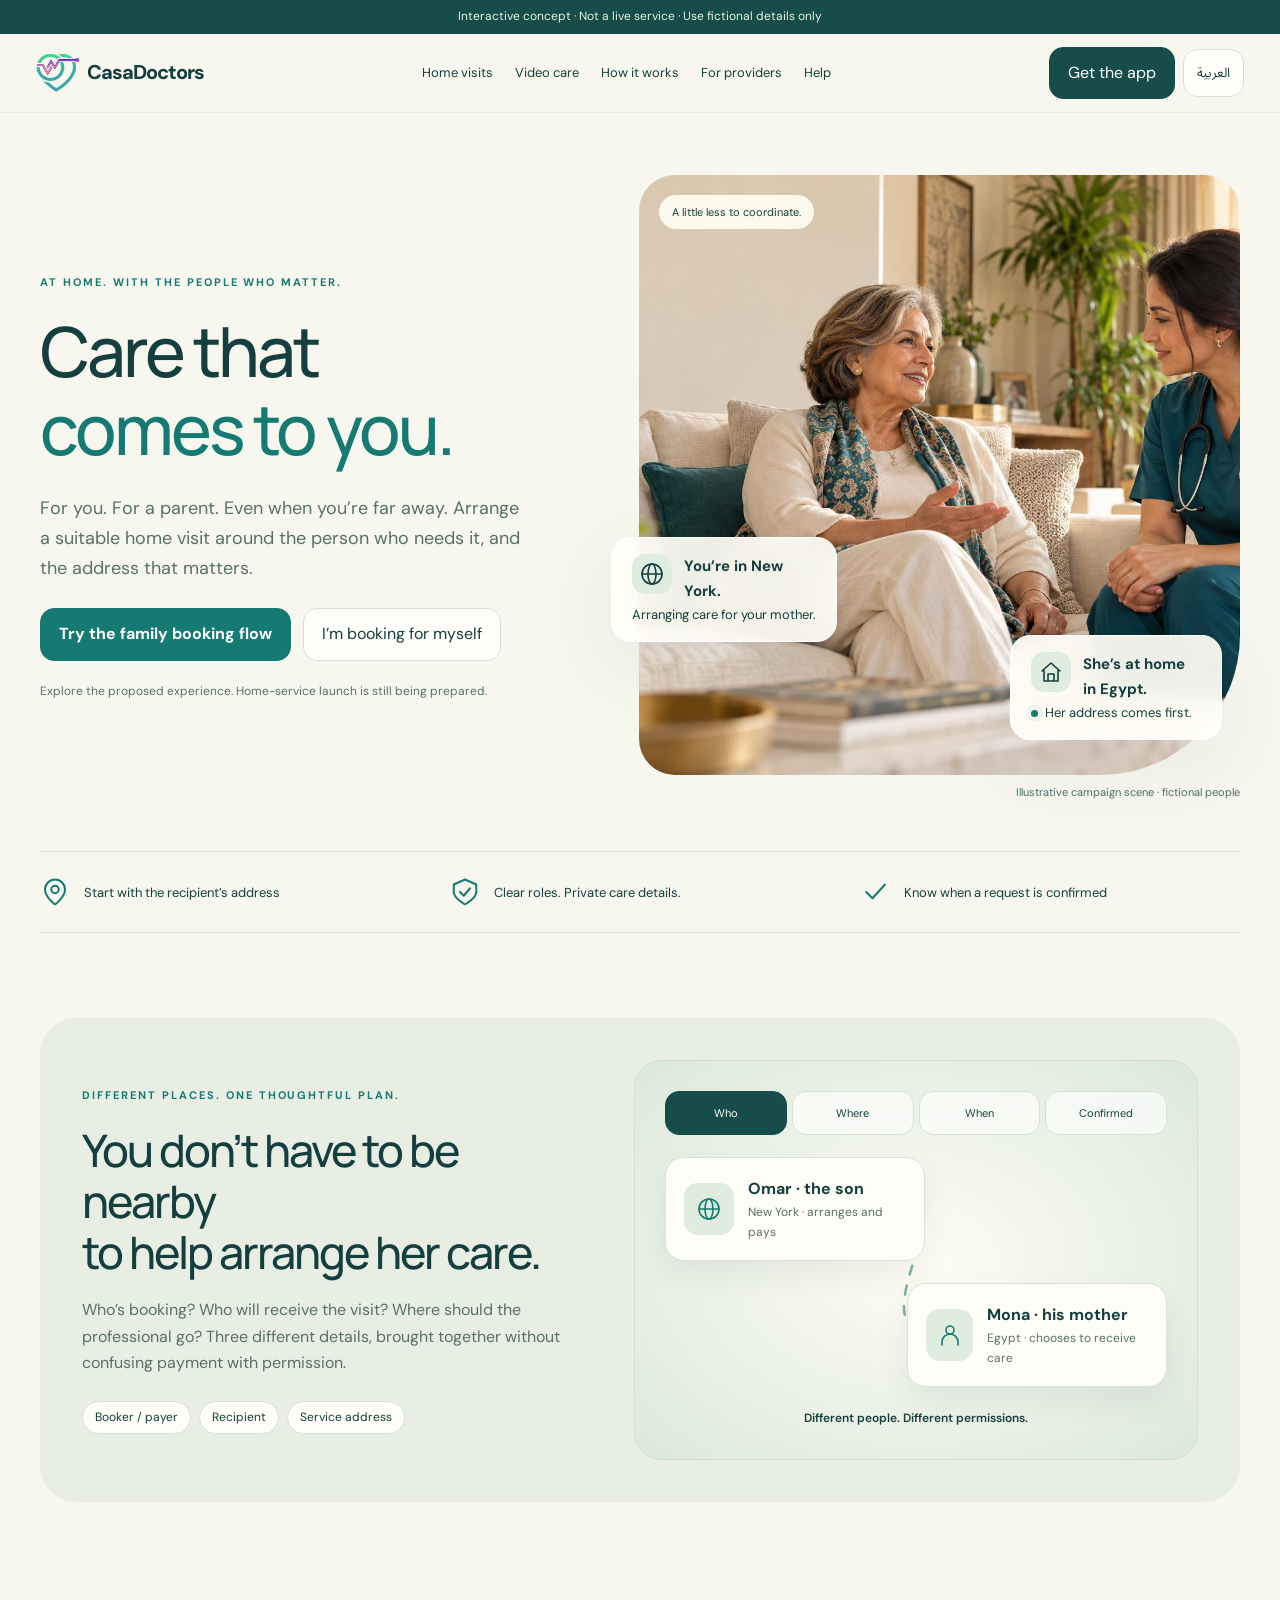
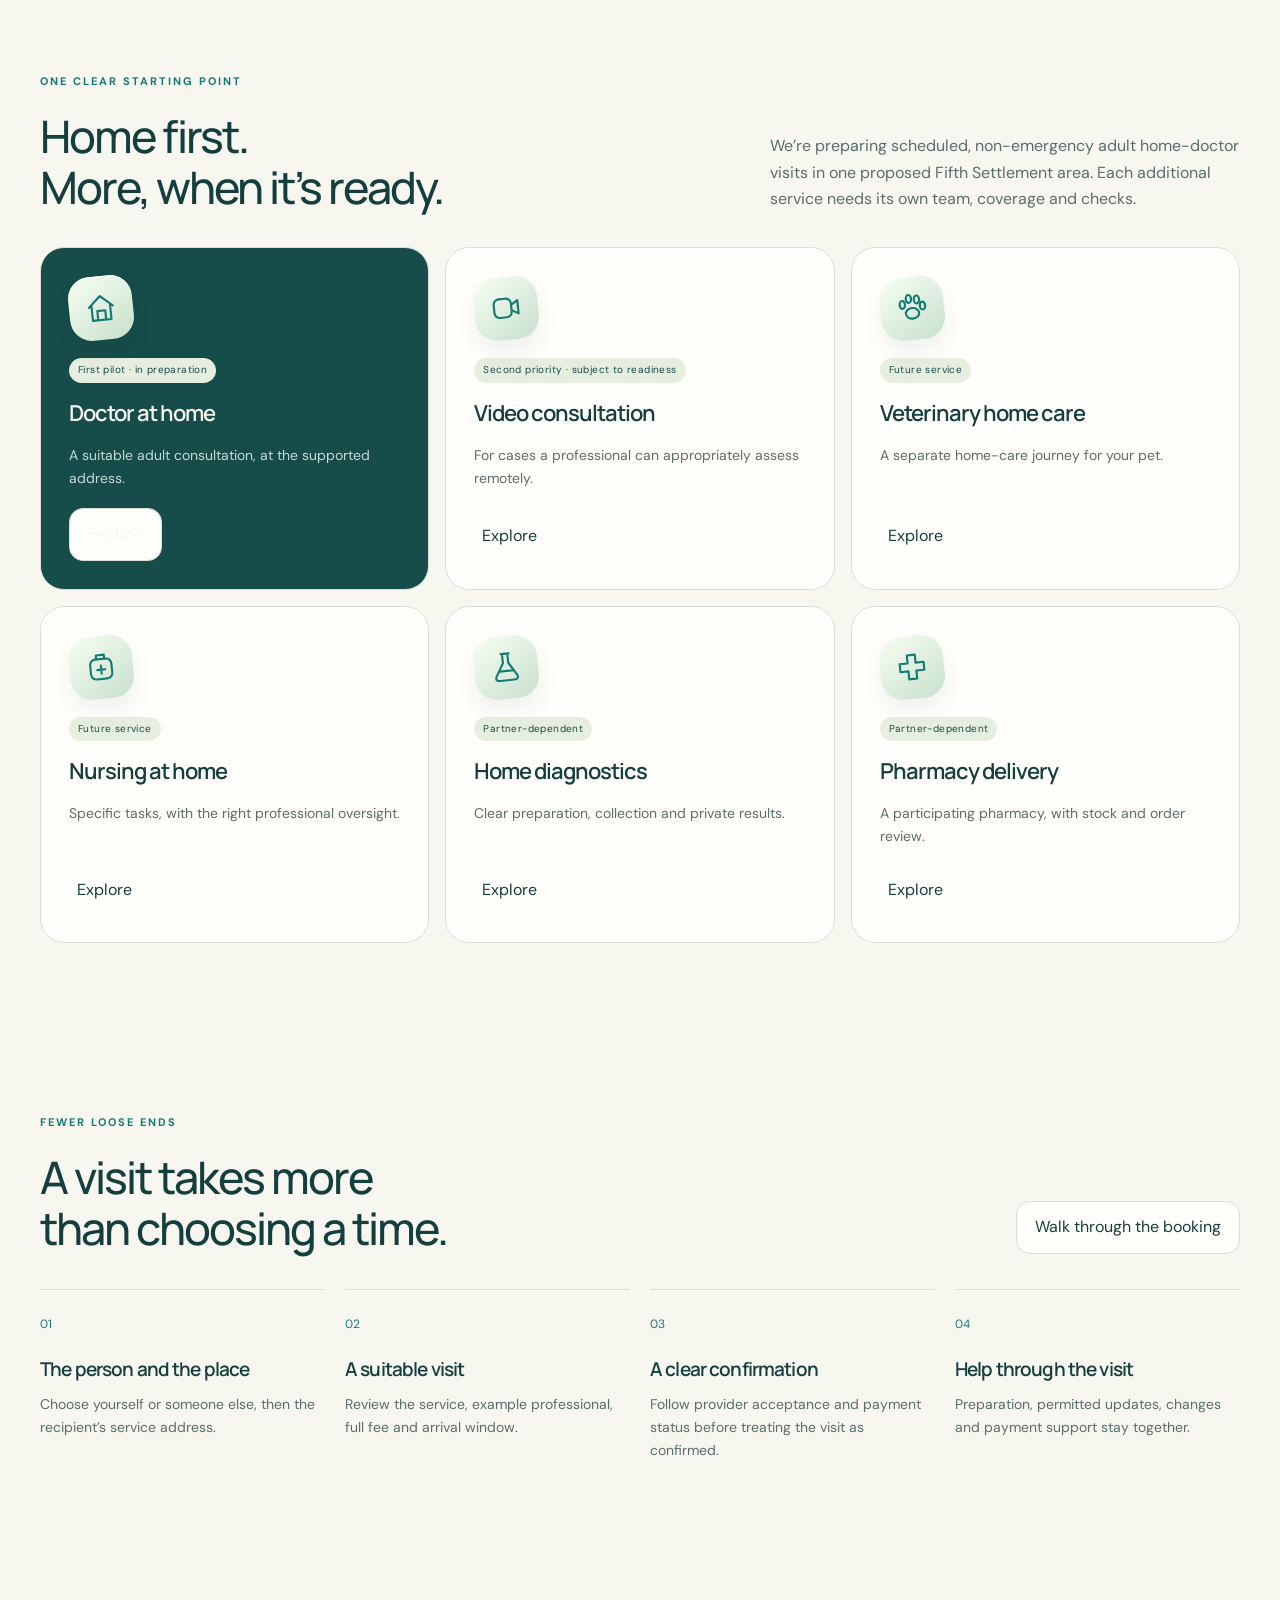
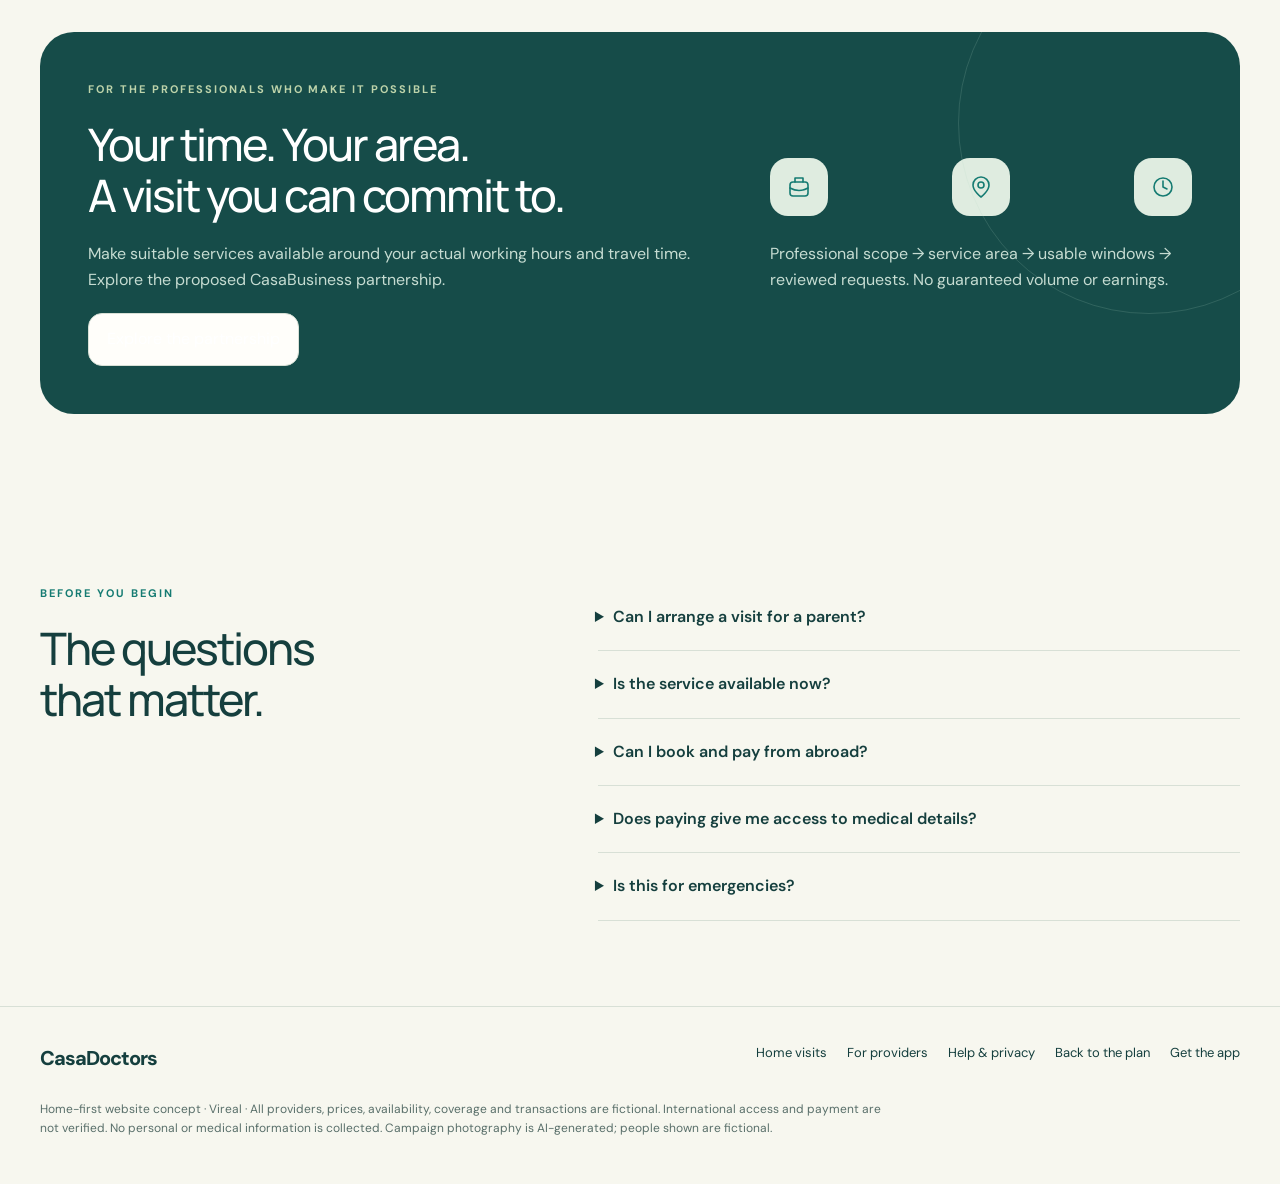
==== prototype.html @ a38cea15 "Refresh home-first prototype script version for returning visitors" ====
<!doctype html>
<html lang="en" dir="ltr">
<head><meta charset="utf-8"><meta name="viewport" content="width=device-width,initial-scale=1,viewport-fit=cover"><meta name="theme-color" content="#164c49"><meta name="description" content="Explore the CasaDoctors home-first concept: arrange a suitable home visit for yourself or someone you love, with clear recipient, address and confirmation steps."><title>CasaDoctors · Care that comes to you</title><link rel="stylesheet" href="home-first.css?v=1"><script src="home-first.js?v=2" defer></script></head>
<body><a class="skip" href="#main">Skip to content / للمحتوى</a><div id="app"></div><dialog id="modal"></dialog><div id="announce" class="sr-only" aria-live="polite"></div><script src="home-first-brand.js"></script></body></html>
---- home-first.css ----
@import url('https://fonts.googleapis.com/css2?family=DM+Sans:wght@400;500;600;700&family=Manrope:wght@400;500;600;700;800&family=Noto+Sans+Arabic:wght@400;500;600;700&display=swap');
:root{--ink:#153f3e;--muted:#596f6a;--teal:#157b72;--dark:#164c49;--mint:#dfece0;--cream:#f7f7ef;--line:#d8e0d6;--white:#fffefa;--gold:#b69056;--shadow:0 22px 70px #143c3212;--radius:26px}*{box-sizing:border-box}html{scroll-behavior:smooth;scroll-padding-top:110px}body{margin:0;background:var(--cream);color:var(--ink);font:16px/1.65 'DM Sans','Noto Sans Arabic',sans-serif}html[dir=rtl] body{font-family:'Noto Sans Arabic',sans-serif}button,input,select{font:inherit}button,a{-webkit-tap-highlight-color:transparent}button{cursor:pointer;color:inherit}button:disabled{cursor:not-allowed;opacity:.46}a{color:inherit;text-decoration:none}button,a,input,select{touch-action:manipulation}button:focus-visible,a:focus-visible,input:focus-visible,select:focus-visible,summary:focus-visible{outline:3px solid #b99043;outline-offset:4px}button{border:1px solid var(--line);background:var(--white);border-radius:14px;padding:12px 18px;min-height:48px;transition:background .2s,transform .2s,border-color .2s}button:hover:not(:disabled){border-color:var(--teal);background:#edf4eb}button:active:not(:disabled){transform:scale(.97)}h1,h2,h3,p{margin:0}h1,h2,h3{line-height:1.14;font-family:Manrope,'Noto Sans Arabic',sans-serif;letter-spacing:-.045em}html[dir=rtl] h1,html[dir=rtl] h2,html[dir=rtl] h3{letter-spacing:0;line-height:1.5}h1{font-size:clamp(42px,5.4vw,82px);font-weight:500}h2{font-size:clamp(30px,3.5vw,48px);font-weight:500}h3{font-size:22px;font-weight:600}p{color:var(--muted)}small{font-size:12px;color:var(--muted)}svg{width:24px;height:24px;flex-shrink:0;stroke:currentColor;fill:none;stroke-width:1.6;stroke-linecap:round;stroke-linejoin:round}.icon{display:inline-flex;align-items:center;justify-content:center}.wrap{max-width:1280px;margin:auto;padding-inline:40px}.notice{background:var(--dark);color:#e8f3e6;text-align:center;font-size:12px;padding:7px 20px}.header{position:sticky;top:0;z-index:30;background:#f7f7eff2;backdrop-filter:blur(18px);border-bottom:1px solid #d8e0d680}.header-inner{display:flex;align-items:center;justify-content:space-between;gap:20px;max-width:1360px;margin:auto;padding:13px 36px}.brand{display:flex;align-items:center;font-size:20px;font-weight:800;letter-spacing:-1px;gap:8px;white-space:nowrap}.brand img{width:43px;height:39px;object-fit:contain;mix-blend-mode:multiply}.nav{display:flex;align-items:center;gap:22px;font-size:13px}.nav a:hover{color:var(--teal)}.actions{display:flex;gap:8px;align-items:center}.lang{font-size:13px;padding:9px 13px}.primary{background:var(--teal);color:white;border-color:var(--teal);font-weight:700}.primary:hover:not(:disabled){background:var(--dark);color:white}.dark{background:var(--dark);color:white;border-color:var(--dark)}.text-btn{border:0;background:transparent;padding:8px}.eyebrow{display:block;text-transform:uppercase;letter-spacing:.18em;font-size:11px;font-weight:700;color:var(--teal);margin-bottom:20px}.hero{display:grid;grid-template-columns:.95fr 1.05fr;gap:55px;align-items:center;padding-block:62px 50px}.hero-copy p{font-size:18px;max-width:480px;margin:25px 0}.hero h1 em{font-style:normal;color:var(--teal)}.hero-actions{display:flex;gap:12px;flex-wrap:wrap;margin-bottom:16px}.hero-photo{position:relative;min-width:0;border-radius:36px 36px 140px 36px;background:var(--mint);height:600px;isolation:isolate}.hero-photo>img{width:100%;height:100%;object-fit:cover;object-position:60% center;border-radius:inherit}.photo-tag{position:absolute;top:20px;inset-inline-start:20px;background:#fffdf1ed;padding:8px 13px;font-size:11px;border-radius:30px}.float-card{position:absolute;background:#fffef8ed;backdrop-filter:blur(12px);border:1px solid #fff;border-radius:20px;box-shadow:var(--shadow);padding:16px 20px;max-width:280px;font-size:13px}.float-card b{display:block;font-size:15px}.float-card .icon{background:var(--mint);width:40px;height:40px;border-radius:13px;float:inline-start;margin-inline-end:12px}.float-one{inset-inline-start:-28px;bottom:133px;animation:float 7s ease-in-out infinite}.float-two{inset-inline-end:18px;bottom:35px;animation:float 7s ease-in-out -3s infinite}.pulse-dot{display:inline-block;width:7px;height:7px;border-radius:50%;background:var(--teal);margin-inline-end:7px;box-shadow:0 0 0 5px #157b7210;animation:pulse 3s infinite}.caption{font-size:11px;opacity:.75;margin-top:8px;text-align:end}.trust-row{display:grid;grid-template-columns:repeat(3,1fr);border-top:1px solid var(--line);border-bottom:1px solid var(--line);gap:30px;padding-block:25px}.trust-row>div{display:flex;gap:14px;align-items:center;font-size:13px}.trust-row svg{color:var(--teal);width:30px;height:30px}.section{padding-block:85px}.section-head{display:flex;align-items:end;justify-content:space-between;gap:30px;margin-bottom:35px}.section-head p{max-width:470px}.story{background:#e8eee4;border-radius:36px;padding:42px;display:grid;grid-template-columns:1fr 1.1fr;gap:40px;align-items:center}.story h2{margin-bottom:20px}.story-visual{position:relative;min-height:310px;background:radial-gradient(ellipse at center,#fffdf5,#dce8dc);border:1px solid #d0dfd0;border-radius:28px;padding:30px;display:flex;flex-direction:column;justify-content:space-between;gap:30px;overflow:hidden;perspective:800px}.story-node{position:relative;z-index:2;background:#fffdf7;border:1px solid #d8e3d5;border-radius:19px;padding:18px;box-shadow:0 14px 30px #163f3c12;max-width:260px;display:flex;gap:14px;align-items:center;transform:rotateY(-7deg) rotateX(4deg)}.story-node:last-child{align-self:end;transform:rotateY(7deg) rotateX(4deg)}.story-node .icon{background:var(--mint);border-radius:14px;width:52px;height:52px;color:var(--teal)}.story-node small{display:block}.story-line{position:absolute;inset:0;width:100%;height:100%;stroke:#83afa0;stroke-width:2;stroke-dasharray:7 9;animation:dash 25s linear infinite}.story-chips{display:flex;flex-wrap:wrap;gap:8px;margin-top:24px}.pill{display:inline-flex;align-items:center;gap:6px;border:1px solid var(--line);border-radius:40px;padding:6px 12px;font-size:12px;background:#fffdf7}.service-grid{display:grid;grid-template-columns:repeat(3,1fr);gap:16px}.service{padding:28px;background:var(--white);border:1px solid var(--line);border-radius:24px;position:relative;display:flex;flex-direction:column;align-items:start;gap:18px}.service.featured{background:var(--dark);color:var(--cream)}.service.featured p,.service.featured small{color:#c7dad2}.service .icon{width:64px;height:64px;border-radius:22px;background:linear-gradient(145deg,#f7fff2,#c8dfce);color:var(--teal);box-shadow:inset 0 1px 0 white,0 12px 20px #143f3210;transform:rotate(-6deg);transition:transform .4s}.service:hover .icon{transform:rotate(0) translateY(-4px)}.service .icon svg{width:32px;height:32px}.service p{font-size:14px}.service button{margin-top:auto}.badge{font-size:10px;letter-spacing:.04em;border-radius:30px;background:#e6eedf;color:var(--dark);padding:4px 9px}.steps{display:grid;grid-template-columns:repeat(4,1fr);gap:20px;counter-reset:step}.step-card{border-top:1px solid var(--line);padding-top:25px}.step-card>span{display:block;font-size:12px;color:var(--teal);margin-bottom:25px}.step-card h3{font-size:19px;margin-bottom:12px}.step-card p{font-size:14px}.wide-cta{background:var(--dark);color:white;border-radius:34px;display:grid;grid-template-columns:1.2fr .8fr;gap:50px;padding:48px;align-items:center;overflow:hidden;position:relative}.wide-cta:after{content:'';width:380px;height:380px;border:1px solid #b4d2c52b;border-radius:50%;position:absolute;inset-inline-end:-100px;top:-100px;pointer-events:none}.wide-cta p{color:#c6dcd2;margin:20px 0}.wide-cta .eyebrow{color:#bdd3aa}.faq{display:grid;grid-template-columns:1fr 1.3fr;gap:65px}.faq details{border-bottom:1px solid var(--line);padding:20px 0}.faq summary{cursor:pointer;font-weight:600;list-style-position:outside;margin-inline-start:15px}.faq details p{font-size:14px;margin-top:14px}.footer{border-top:1px solid var(--line);padding:35px 0 45px;font-size:13px}.footer-top{display:flex;justify-content:space-between;gap:30px;margin-bottom:25px}.footer-links{display:flex;gap:20px;flex-wrap:wrap}.footer small{display:block;max-width:850px}.mobile-nav{display:none}.booking-shell{max-width:1140px;margin:auto;padding:40px 35px 125px}.booking-head{margin-bottom:28px}.booking-head h1{font-size:clamp(28px,3vw,40px);margin:14px 0 9px}.booking-head p{max-width:680px;font-size:14px}.back{padding:4px 0;border:0;background:transparent;min-height:44px;font-size:13px}.progress{display:flex;gap:5px;margin-top:22px}.progress span{height:4px;border-radius:4px;background:var(--line);flex:1}.progress span.done{background:var(--teal)}.step-count{display:flex;justify-content:space-between;font-size:12px;color:var(--muted);margin-top:8px}.booking-layout{display:grid;grid-template-columns:minmax(0,1fr) 300px;gap:28px;align-items:start}.panel{background:var(--white);border:1px solid var(--line);border-radius:26px;padding:30px}.panel h2{font-size:23px;margin-bottom:12px}.panel>p{font-size:14px;margin-bottom:24px}.choices{display:grid;grid-template-columns:1fr 1fr;gap:14px;margin:22px 0}.choice{text-align:start;padding:22px;position:relative;border-radius:20px}.choice .icon{display:block;color:var(--teal);margin-bottom:14px}.choice b{display:block;font-size:16px;margin-bottom:4px}.choice small{display:block}.choice[aria-pressed=true]{border:2px solid var(--teal);padding:21px;background:#eaf2e6}.choice[aria-pressed=true]:after{content:'✓';position:absolute;top:12px;inset-inline-end:15px;color:var(--teal)}.field{display:flex;flex-direction:column;gap:8px;margin-bottom:20px;font-size:13px;font-weight:600}.field select,.field input{width:100%;min-width:0;padding:14px;background:#fff;border:1px solid #cbd8ca;border-radius:12px;color:var(--ink);font-size:16px;min-height:52px}.field input[readonly]{background:#f0f3ea;color:#4d655d}.field small{font-weight:400}.field-grid{display:grid;grid-template-columns:1fr 1fr;gap:0 16px}.note{font-size:13px;background:#eaf1e5;border:1px solid #dbe7d6;padding:16px;border-radius:15px;margin-block:18px;line-height:1.7}.note b{display:block}.note.warning{background:#fff4de;border-color:#e9d8ad}.error{background:#fbebe6;border:1px solid #e5c7bb;color:#774333;padding:17px;border-radius:14px;font-size:14px}.check{display:flex;align-items:start;gap:12px;font-size:14px;margin:22px 0;cursor:pointer}.check input{width:22px;height:22px;accent-color:var(--teal);flex-shrink:0;margin:1px 0}.check small{display:block;margin-top:5px}.summary{position:sticky;top:105px}.summary h3{font-size:18px;margin-bottom:20px}.row{display:flex;align-items:start;justify-content:space-between;gap:15px;padding:13px 0;border-bottom:1px solid var(--line);font-size:13px}.row span{color:var(--muted)}.row b{text-align:end;font-weight:600}.summary .row{font-size:12px}.total{font-size:18px;font-weight:700}.privacy-box{font-size:12px;margin-top:20px;color:var(--muted);display:flex;gap:8px}.booking-dock{position:fixed;bottom:18px;inset-inline:24px;z-index:35;max-width:730px;margin:auto;display:flex;align-items:center;justify-content:space-between;gap:20px;background:#fffef8f5;backdrop-filter:blur(18px);box-shadow:0 10px 50px #183e3425;border:1px solid var(--line);border-radius:22px;padding:14px 20px}.booking-dock small,.booking-dock b{display:block}.booking-dock small{font-size:11px}.booking-dock b{font-size:13px}.booking-dock button{min-width:170px}.provider{border:1px solid var(--line);border-radius:20px;margin:14px 0;padding:20px;background:white}.provider.selected{border:2px solid var(--teal);padding:19px;background:#eff5ec}.provider-top{display:flex;gap:14px;align-items:center}.avatar{width:60px;height:60px;border-radius:18px;background:linear-gradient(145deg,#deebd4,#bfd7cc);display:flex;align-items:center;justify-content:center;font-size:19px;font-weight:700;color:var(--dark)}.provider h3{font-size:19px;letter-spacing:-.02em}.provider .meta{display:flex;gap:8px;flex-wrap:wrap;margin-top:15px}.provider details{font-size:13px;margin-top:13px}.provider summary{cursor:pointer}.provider button{width:100%;margin-top:15px}.slots{display:flex;gap:8px;flex-wrap:wrap;margin:15px 0}.slots button{min-width:100px;font-size:13px}.slots button[aria-pressed=true]{background:var(--dark);color:white;border-color:var(--dark)}.status-hero{text-align:center;padding:16px 0 25px}.status-hero .icon{width:74px;height:74px;border-radius:50%;background:#e0efdb;color:var(--teal);margin:0 auto 20px}.status-hero .icon svg{width:36px;height:36px}.status-hero h2{margin-bottom:14px}.timeline{list-style:none;padding:0;margin:25px 0}.timeline li{position:relative;padding:0 0 25px 35px;border-inline-start:1px solid var(--line);margin-inline-start:12px}.timeline li:before{content:'';position:absolute;width:13px;height:13px;background:#d7e1d3;border:3px solid var(--white);outline:1px solid #c6d3c1;border-radius:50%;inset-inline-start:-10px;top:4px}.timeline li.active:before{background:var(--teal);outline-color:var(--teal);box-shadow:0 0 0 5px #157b7210}.timeline li b{display:block;font-size:14px}.timeline li small{display:block;margin-top:4px}.status-actions{display:flex;gap:10px;flex-wrap:wrap}.status-actions button{flex:1}.dashboard{max-width:960px;margin:45px auto;padding:0 30px 100px}.dashboard h1{font-size:40px;margin-bottom:15px}.dashboard .panel{margin-top:25px}.help-grid{display:grid;grid-template-columns:1fr 1fr;gap:20px}.large-number{font-size:52px;color:#a5c5b1;font-weight:500}.mini-journey{display:flex;gap:10px;align-items:center;justify-content:space-between;margin:25px 0}.mini-journey .icon{width:58px;height:58px;border-radius:18px;background:var(--mint);color:var(--teal)}dialog{border:1px solid var(--line);border-radius:28px;padding:30px;max-width:520px;width:calc(100% - 32px);color:var(--ink);background:var(--white);box-shadow:var(--shadow)}dialog::backdrop{background:#113c3885;backdrop-filter:blur(5px)}dialog h2{font-size:28px;margin:15px 0}dialog p{font-size:14px;margin-bottom:20px}.modal-close{float:inline-end;border:0;padding:5px 12px}.store-links{display:flex;gap:12px;flex-wrap:wrap}.store-links a{padding:14px 20px;background:var(--dark);color:white;border-radius:12px;font-size:14px}.sr-only{position:absolute;width:1px;height:1px;padding:0;margin:-1px;overflow:hidden;clip:rect(0,0,0,0);white-space:nowrap;border:0}.skip{position:fixed;top:-100px;left:20px;z-index:100;background:white;padding:12px}.skip:focus{top:10px}.page-enter{animation:enter .45s both}.reveal{animation:enter .6s both;animation-timeline:view();animation-range:entry 0% entry 25%}.hero-copy{animation:enter .8s both}.hero-photo{animation:enter 1s .1s both}.confirmed-pop{animation:pop .6s both}@keyframes float{50%{transform:translateY(-9px)}}@keyframes pulse{50%{box-shadow:0 0 0 9px #157b7205}}@keyframes dash{to{stroke-dashoffset:-300}}@keyframes enter{from{opacity:0;transform:translateY(16px)}to{opacity:1;transform:translateY(0)}}@keyframes pop{from{transform:scale(.88);opacity:0}to{transform:scale(1);opacity:1}}
@media(min-width:1500px){.hero-photo{height:650px}}
@media(max-width:1050px){.nav{gap:14px}.nav a:nth-child(2),.nav a:nth-child(3){display:none}.hero{gap:30px}.hero-photo{height:540px}.hero h1{font-size:58px}.booking-layout{grid-template-columns:minmax(0,1fr) 260px}.wrap{padding-inline:28px}.story{padding:30px;gap:25px}}
@media(max-width:760px){body{padding-bottom:calc(73px + env(safe-area-inset-bottom));font-size:16px}.wrap{padding-inline:20px}.notice{font-size:10px;padding:6px 12px}.header-inner{padding:10px 18px;gap:10px}.brand{font-size:17px}.brand img{width:33px;height:32px}.nav,.header .app-button{display:none}.lang{min-height:42px;padding:7px 12px}.hero{display:flex;flex-direction:column;gap:32px;padding-block:35px 32px;align-items:stretch}.eyebrow{font-size:10px;letter-spacing:.14em;margin-bottom:17px}.hero h1{font-size:clamp(43px,11vw,60px);max-width:380px;letter-spacing:-.055em}.hero-copy p{font-size:16px;margin:20px 0;line-height:1.8}.hero-actions{gap:9px}.hero-actions .primary{flex:1}.hero-actions button{font-size:13px;padding:12px 14px}.hero-photo{height:380px;border-radius:28px 28px 95px 28px;margin-inline:2px}.hero-photo>img{object-position:60% center}.float-card{padding:12px;font-size:10px;border-radius:16px;max-width:210px}.float-card b{font-size:12px}.float-card .icon{width:31px;height:31px;border-radius:10px;margin-inline-end:8px}.float-card svg{width:18px;height:18px}.float-one{inset-inline-start:-8px;bottom:92px}.float-two{inset-inline-end:6px;bottom:15px}.photo-tag{top:14px;inset-inline-start:14px;font-size:9px}.caption{font-size:9px}.trust-row{gap:12px;padding:20px 0;grid-template-columns:1fr}.trust-row>div{font-size:12px}.trust-row svg{width:23px;height:23px}.section{padding-block:48px}.section-head{display:block;margin-bottom:25px}.section-head p{margin-top:16px;font-size:14px}.section h2{font-size:32px}.story{display:flex;flex-direction:column;align-items:stretch;padding:25px 20px;border-radius:26px;gap:27px}.story p{font-size:14px}.story-visual{padding:20px;min-height:300px}.story-node{padding:14px;max-width:240px;font-size:13px}.story-node small{font-size:10px}.service-grid{grid-template-columns:1fr 1fr;gap:12px}.service{padding:20px 16px;gap:14px;border-radius:20px}.service h3{font-size:18px;letter-spacing:-.03em}.service p{font-size:12px}.service .icon{width:50px;height:50px;border-radius:17px}.service .icon svg{width:27px;height:27px}.service button{padding:10px 11px;font-size:12px;width:100%}.service .badge{font-size:9px}.steps{grid-template-columns:1fr 1fr;gap:25px 18px}.step-card>span{margin-bottom:13px}.step-card h3{font-size:17px}.step-card p{font-size:12px}.wide-cta{grid-template-columns:1fr;padding:30px 25px;gap:15px;border-radius:26px}.wide-cta h2{font-size:30px}.wide-cta p{font-size:14px}.faq{grid-template-columns:1fr;gap:15px}.faq summary{font-size:14px}.footer{padding-block:28px}.footer-top{flex-direction:column}.footer-links{font-size:12px;gap:14px}.footer small{font-size:10px}.mobile-nav{position:fixed;bottom:0;inset-inline:0;z-index:40;display:grid;grid-template-columns:repeat(4,1fr);padding:8px 12px calc(7px + env(safe-area-inset-bottom));background:#fffef8f5;backdrop-filter:blur(18px);border-top:1px solid var(--line);box-shadow:0 -5px 30px #164c4908}.mobile-nav a{font-size:10px;display:flex;flex-direction:column;align-items:center;gap:3px;min-height:48px;justify-content:center;border-radius:13px;color:var(--muted)}.mobile-nav a.active{background:#e4eee0;color:var(--dark)}.mobile-nav svg{width:21px;height:21px}.booking-shell{padding:20px 18px 150px}.booking-head{margin-bottom:22px}.booking-head h1{font-size:29px;letter-spacing:-.035em}.booking-head p{font-size:13px}.booking-layout{display:block}.panel{padding:23px 19px;border-radius:22px}.panel h2{font-size:22px}.panel>p{font-size:13px}.choices{gap:10px;margin:20px 0}.choice{padding:17px 13px}.choice[aria-pressed=true]{padding:16px 12px}.choice b{font-size:14px}.choice small{font-size:11px}.choice .icon{margin-bottom:12px}.choice[aria-pressed=true]:after{top:8px;inset-inline-end:10px}.field-grid{grid-template-columns:1fr}.field{font-size:13px;margin-bottom:18px}.check{font-size:13px}.summary{display:none}.booking-dock{bottom:calc(76px + env(safe-area-inset-bottom));inset-inline:12px;border-radius:17px;padding:11px 13px;gap:10px}.booking-dock button{min-width:145px;max-width:65%;font-size:13px;padding:12px}.booking-dock b{font-size:11px}.booking-dock small{font-size:10px}.provider{padding:17px}.provider.selected{padding:16px}.provider h3{font-size:18px}.slots{gap:6px}.slots button{min-width:92px;font-size:12px;padding:10px}.row{font-size:12px}.dashboard{padding-inline:18px;margin-top:25px}.dashboard h1{font-size:32px}.help-grid{grid-template-columns:1fr}.status-actions{flex-direction:column}.status-actions button{width:100%;flex:auto}.note{font-size:12px}.timeline li{padding-inline-start:28px;padding-inline-end:0}.timeline li b{font-size:13px}dialog{padding:23px}.mobile-summary{display:block;background:#eaf1e5;border-radius:14px;padding:14px;margin:16px 0;font-size:12px}html[dir=rtl] h1{font-size:40px}html[dir=rtl] .booking-head h1{font-size:28px}html[dir=rtl] .hero-copy p{font-size:15px}}
@media(min-width:761px){.mobile-summary{display:none}}
@media(prefers-reduced-motion:reduce){html{scroll-behavior:auto}*,*:before,*:after{animation:none!important;transition:none!important}}
h1[tabindex]:focus{outline:none}
html[dir=rtl] .timeline li{padding-left:0;padding-inline-start:35px}
.story-tabs{position:relative;z-index:3;display:flex;gap:5px;justify-content:space-between}.story-tabs button{font-size:11px;min-height:44px;padding:8px 12px;flex:1;background:#ffffffa0}.story-tabs button[aria-pressed=true]{background:var(--dark);color:white;border-color:var(--dark)}.story-explanation{position:relative;z-index:2;font-size:12px;color:var(--ink);font-weight:600;text-align:center}.story-visual{gap:22px;min-height:385px}.story-node:nth-last-child(2){align-self:end;transform:rotateY(7deg) rotateX(4deg)}.mobile-summary summary{cursor:pointer;font-weight:600;padding:4px;min-height:28px}
@media(max-width:760px){.story-tabs button{padding:6px 8px;font-size:10px}.story-visual{min-height:370px}}
.app-nudge{position:fixed;inset-inline-end:24px;bottom:24px;z-index:38;background:var(--white);border:1px solid var(--line);padding:22px;border-radius:22px;max-width:310px;box-shadow:var(--shadow);animation:enter .5s both}.app-nudge b{font-size:16px;display:block;padding-inline-end:24px}.app-nudge p{font-size:13px;margin:8px 0 15px}.app-nudge .modal-close{position:absolute;top:5px;inset-inline-end:5px}
@media(max-width:760px){.app-nudge{inset-inline:16px;bottom:calc(83px + env(safe-area-inset-bottom));max-width:none;padding:20px}}
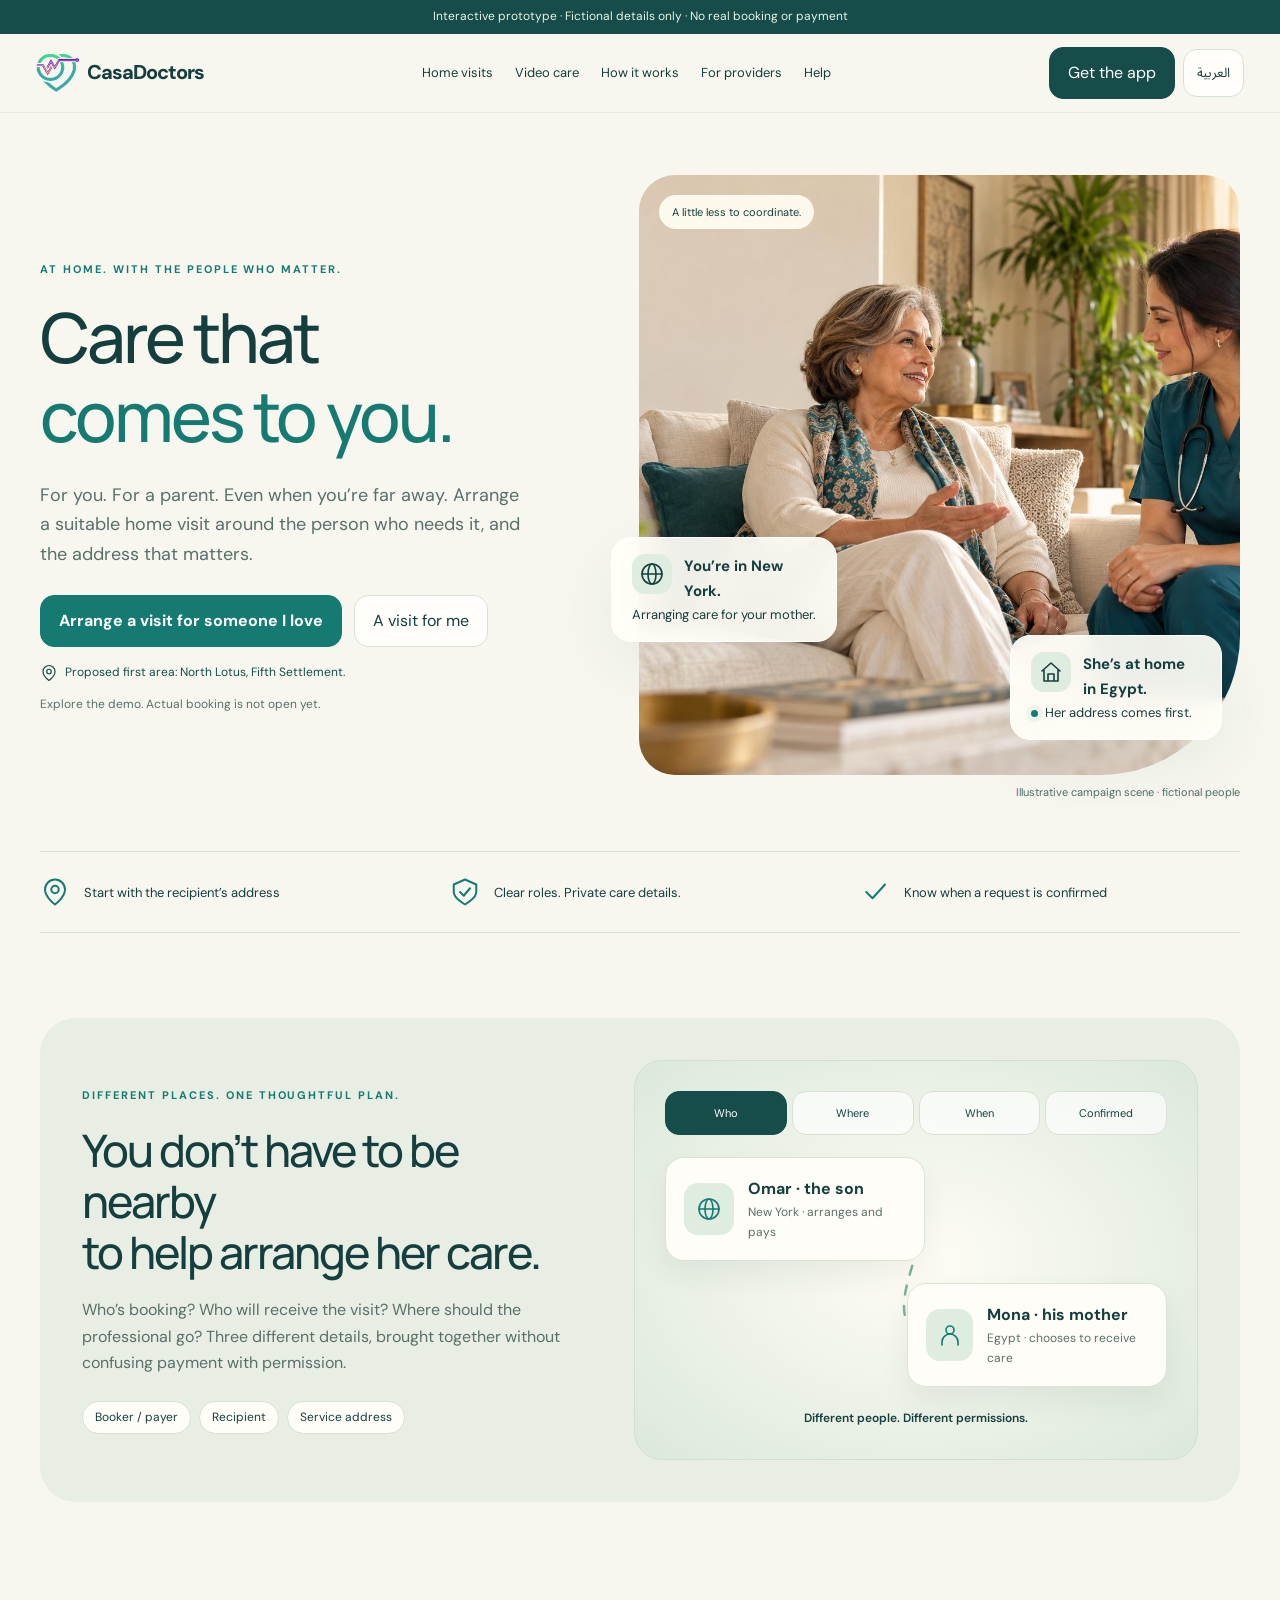
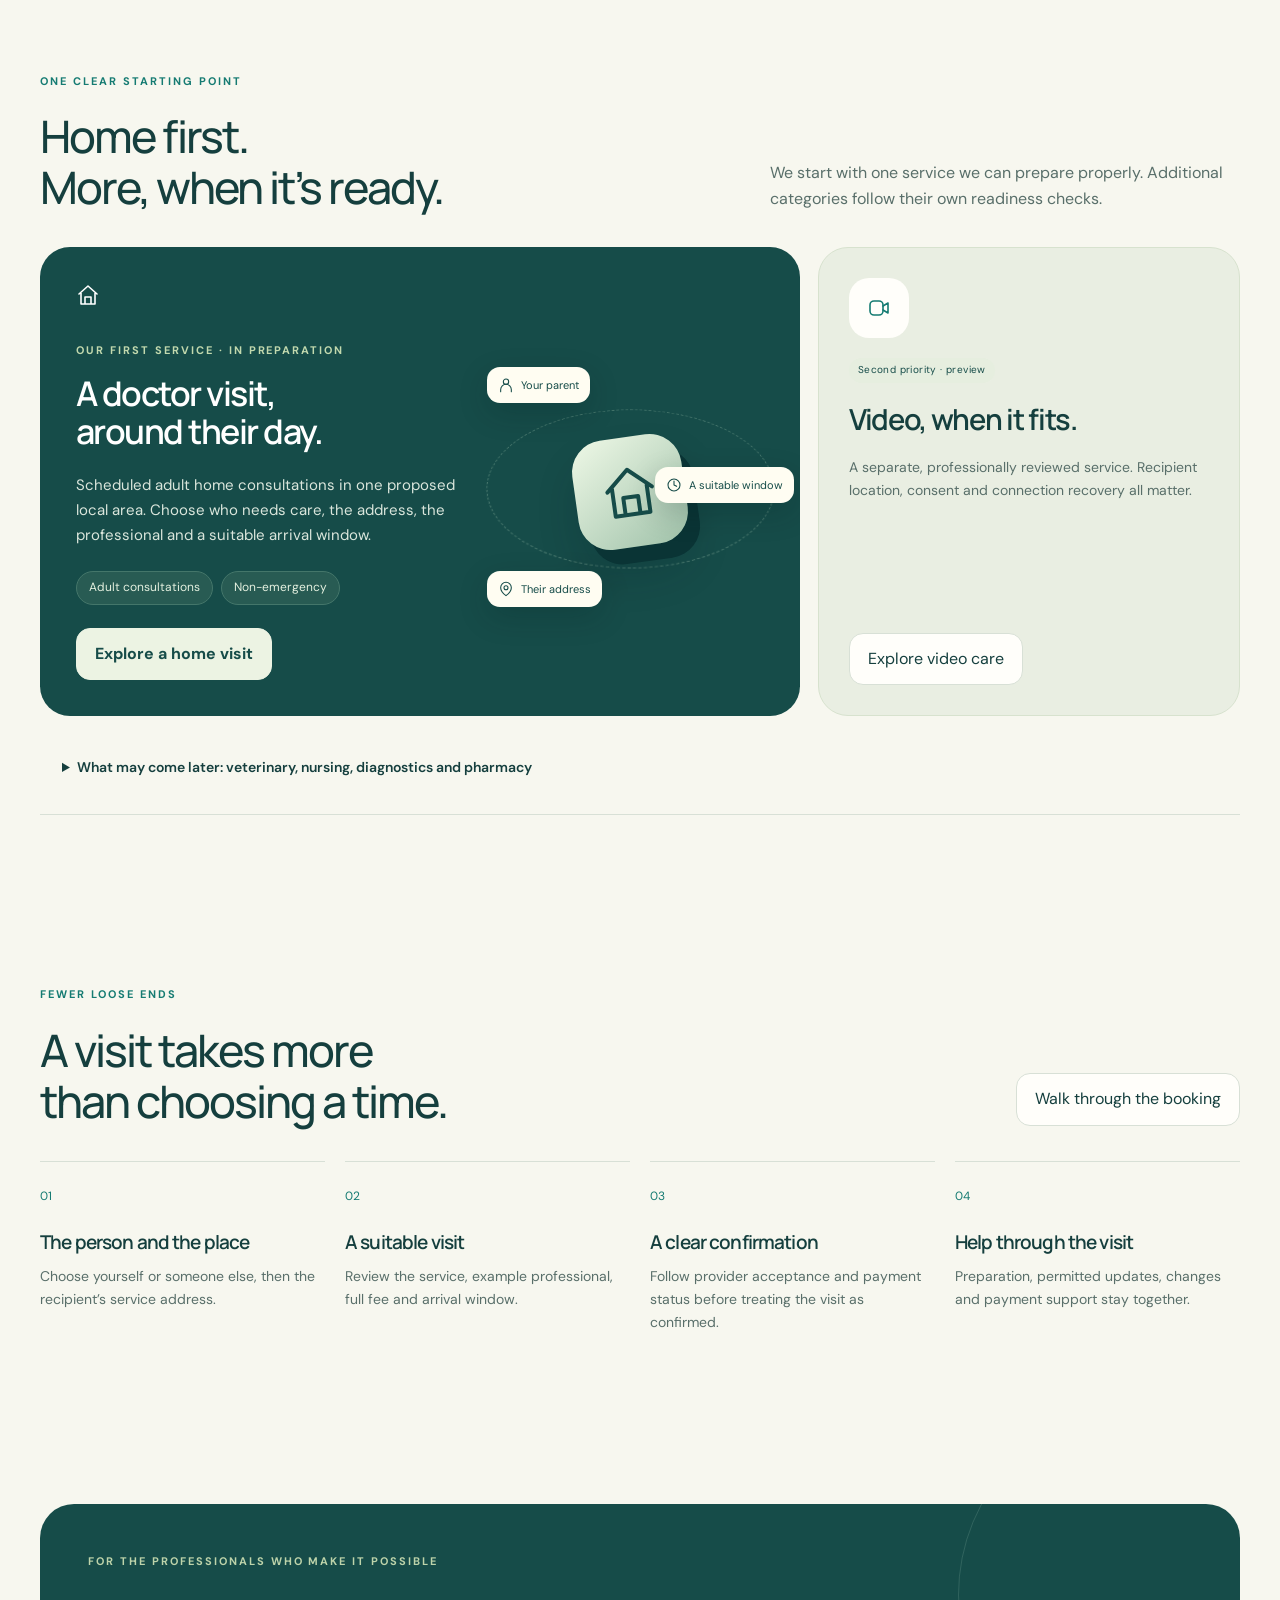
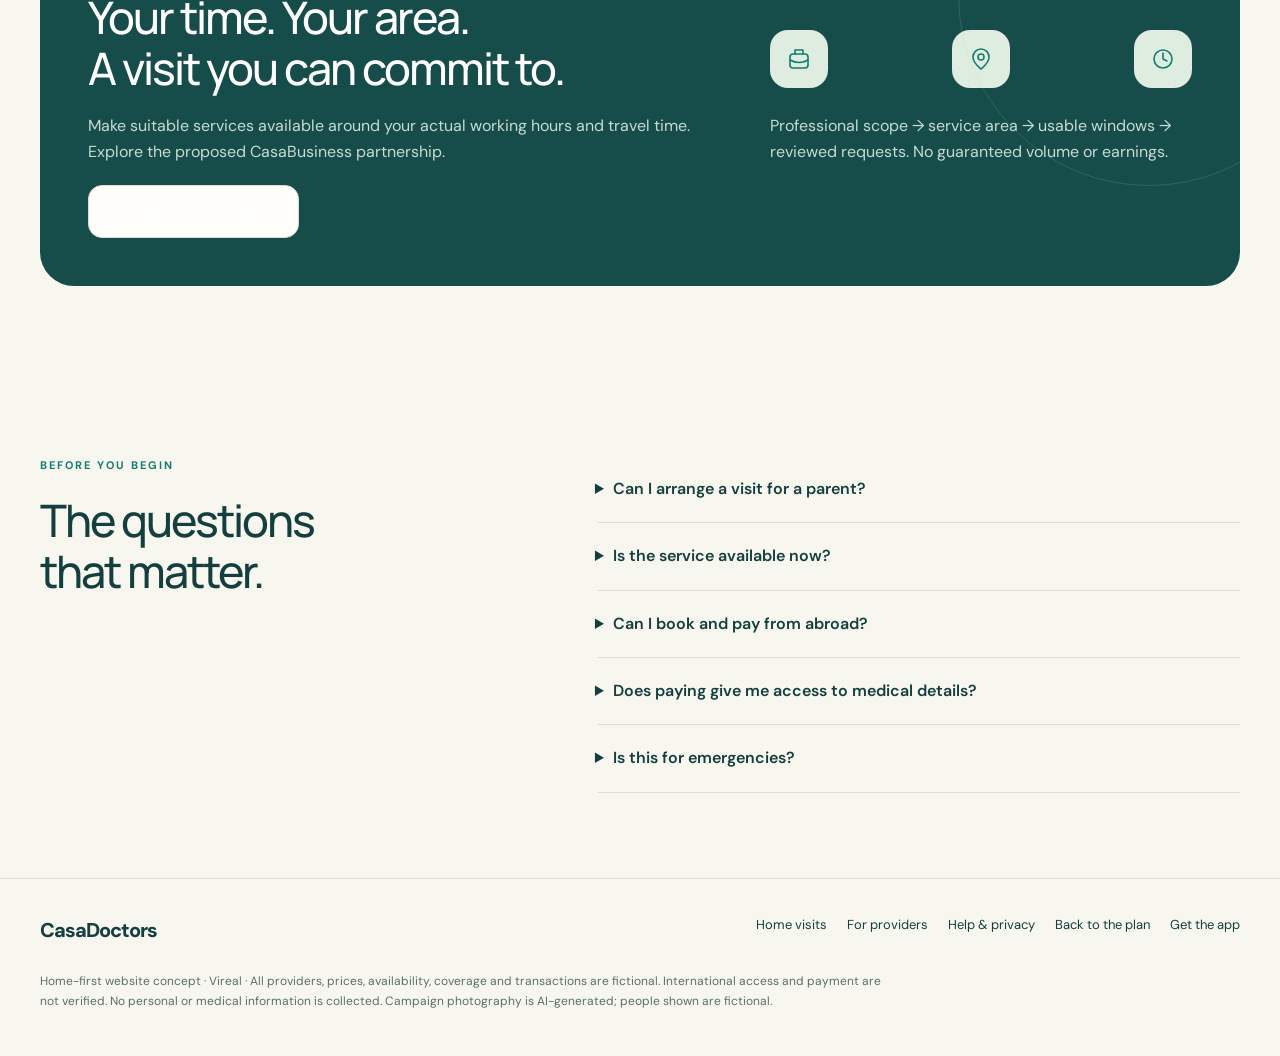
==== commit 0da28fc7: "Complete bilingual family booking with retained visits, safe rescheduling, intake validation and sup" ====
--- a/prototype.html
+++ b/prototype.html
@@ -1,4 +1,4 @@
 <!doctype html>
 <html lang="en" dir="ltr">
-<head><meta charset="utf-8"><meta name="viewport" content="width=device-width,initial-scale=1,viewport-fit=cover"><meta name="theme-color" content="#164c49"><meta name="description" content="Explore the CasaDoctors home-first concept: arrange a suitable home visit for yourself or someone you love, with clear recipient, address and confirmation steps."><title>CasaDoctors · Care that comes to you</title><link rel="stylesheet" href="home-first.css?v=1"><script src="home-first.js?v=2" defer></script></head>
+<head><meta charset="utf-8"><meta name="viewport" content="width=device-width,initial-scale=1,viewport-fit=cover"><meta name="theme-color" content="#164c49"><meta name="description" content="Explore the CasaDoctors home-first concept: arrange a suitable home visit for yourself or someone you love, with clear recipient, address and confirmation steps."><title>CasaDoctors · Care that comes to you</title><link rel="stylesheet" href="home-first.css?v=1"><script src="home-first.js?v=3" defer></script><link rel="stylesheet" href="home-first-complete.css?v=1"><script src="home-first-complete.js?v=1" defer></script></head>
 <body><a class="skip" href="#main">Skip to content / للمحتوى</a><div id="app"></div><dialog id="modal"></dialog><div id="announce" class="sr-only" aria-live="polite"></div><script src="home-first-brand.js"></script></body></html>
--- a/home-first-complete.css
+++ b/home-first-complete.css
@@ -0,0 +1,8 @@
+/* Calmer, larger mobile controls and a stronger launch hierarchy. */
+.mobile-menu{display:none}.sample-button{background:#e6efe1;font-size:13px;border:0;min-height:44px;margin-bottom:20px}.compact-choices{margin-top:0}.quiet-details{margin:20px 0;font-size:14px;border-top:1px solid var(--line);padding-top:16px}.quiet-details summary{cursor:pointer;font-weight:600;min-height:34px}.quiet-details p,.quiet-details li{font-size:14px;margin-top:12px}.short-note{margin-block:16px;padding:14px}.scope-card{display:flex;gap:18px;align-items:start;background:#edf3e8;padding:22px;border-radius:22px}.scope-card>.icon{background:white;width:52px;height:52px;border-radius:16px;color:var(--teal)}.scope-card p{font-size:14px;margin-top:10px}.provider-list .provider{padding:19px;margin:0 0 13px}.provider-list .provider.selected{padding:18px}.provider-price{margin-inline-start:auto;font-size:14px;white-space:nowrap}.provider-list .provider button{min-height:44px;padding:9px;margin-top:3px}.provider-list .quiet-details{margin:10px 0;padding-top:10px}.provider-list .quiet-details summary{font-weight:400;font-size:13px}.date-section{margin-top:25px}.timezone-pair{display:grid;grid-template-columns:1fr 1fr;background:#eaf1e5;border-radius:15px;margin-top:18px;padding:15px;gap:15px;font-size:12px}.timezone-pair b{display:block;font-size:13px;margin-top:5px}.roles-strip{display:grid;grid-template-columns:1fr 1fr;gap:15px;background:#eaf1e5;border-radius:17px;padding:18px;margin-bottom:24px;font-size:12px}.roles-strip b{display:block;font-size:15px}.consent-preview{border:1px solid var(--line);border-radius:23px;padding:22px;background:#f2f5ec}.consent-preview h3{font-size:21px;margin:18px 0 12px}.consent-preview p{font-size:14px;margin:12px 0}.consent-result{color:var(--teal);font-weight:600}.record-title{display:flex;gap:10px;justify-content:space-between;align-items:center;flex-wrap:wrap;margin-bottom:20px}.record-title .pill{font-weight:600;color:var(--teal)}.role-switch{display:flex;gap:8px;margin-bottom:10px}.role-switch button{font-size:12px;min-height:42px;padding:8px 12px;flex:1}.role-switch button[aria-pressed=true]{background:var(--dark);color:white}.change-panel{padding:22px;border-radius:22px;border:1px solid #b6cdb3;background:#edf4e6;margin-block:25px}.change-panel h3{font-size:23px;margin:15px 0}.change-panel p{font-size:14px;margin-bottom:15px}.after-visit{margin-block:30px;padding-top:25px;border-top:1px solid var(--line)}.after-visit h3{font-size:23px;margin-bottom:20px}.visit-status{display:flex;gap:14px;padding:17px;background:#e7f0e0;border-radius:17px}.visit-status p{font-size:13px;margin-top:6px}.visit-status>.icon{color:var(--teal)}.event-list{list-style:none;padding:0;font-size:13px}.event-list li{padding:13px 0;border-bottom:1px solid var(--line)}.event-list small{margin-inline-end:10px}.care-ledger{display:grid;grid-template-columns:1fr 1fr;gap:18px}.care-ledger .panel{margin-top:0}.care-ledger h2{font-size:25px}.care-ledger p{margin:15px 0}.care-ledger button{width:100%}.draft-card{display:flex;justify-content:space-between;align-items:center;gap:15px;padding:20px;border-radius:20px;background:#e5efde;margin:24px 0}.draft-card>div{display:flex;gap:12px;align-items:center}.case-list{display:grid;gap:12px;margin:25px 0}.case-list button{display:flex;justify-content:space-between;text-align:start;gap:15px}.case-list span{font-size:12px}.menu-links{display:grid;gap:10px}.menu-links button{text-align:start}.launch-services{display:grid;grid-template-columns:1.8fr 1fr;gap:18px}.launch-main{padding:36px;background:var(--dark);border-radius:30px;color:white;display:grid;grid-template-columns:1.2fr .8fr;gap:20px;overflow:hidden}.launch-main>.icon,.launch-main>div>.icon{margin-bottom:20px}.launch-main h3{font-size:34px}.launch-main p{color:#dae6dc;font-size:15px;margin:22px 0}.launch-main .eyebrow{color:#c2d9ae;margin:14px 0}.launch-main .pill{background:#285b53;border-color:#44766a;color:#e4f0df}.launch-main button{margin-top:23px;background:#ecf3e3;color:var(--dark);border-color:#ecf3e3}.launch-video{background:#e9eee2;border:1px solid #d7e2ce;border-radius:30px;padding:30px;display:flex;flex-direction:column;align-items:start;gap:20px}.launch-video>.icon{color:var(--teal);width:60px;height:60px;background:#fffefa;border-radius:20px}.launch-video h3{font-size:29px}.launch-video p{font-size:14px}.launch-video button{margin-top:auto}.future-services{grid-column:1/-1;padding:22px;border-bottom:1px solid var(--line);font-size:14px}.future-services summary{cursor:pointer;font-weight:600;min-height:36px}.future-services p{margin:15px 0}.future-services button{display:flex;gap:10px;align-items:center;font-size:13px}.pilot-label{display:inline-flex;align-items:center;gap:7px;color:var(--dark);font-size:12px;margin-bottom:7px}.pilot-label svg{width:18px;height:18px}.visit-orbit{position:relative;align-self:center;min-height:270px;perspective:700px}.orbit-ring{position:absolute;inset:35px -10px;border:1px dashed #8ab29e7a;border-radius:50%;transform:rotateX(38deg);animation:orbit 50s linear infinite}.orbit-home{position:absolute;top:90px;inset-inline-start:50%;transform:translateX(-50%) rotate(-8deg);background:linear-gradient(145deg,#eef8e6,#a0c2aa);width:110px;height:110px;border-radius:32px;box-shadow:10px 16px 0 #0a3435,0 26px 40px #071c2333;display:grid;place-items:center;color:var(--dark)}html[dir=rtl] .orbit-home{transform:translateX(50%) rotate(-8deg)}.orbit-home svg{width:60px;height:60px}.orbit-tag{position:absolute;display:flex;gap:7px;align-items:center;background:#fffdf2;color:var(--dark);padding:9px 11px;border-radius:13px;font-size:11px;box-shadow:0 10px 30px #001e1d33}.orbit-tag svg{width:16px;height:16px}.orbit-tag.one{top:20px;inset-inline-start:-10px}.orbit-tag.two{bottom:10px;inset-inline-start:-10px}.orbit-tag.three{top:120px;inset-inline-end:-30px}.booking-head{margin-bottom:22px}.booking-head h1{margin:8px 0 18px}.booking-head .eyebrow{margin-bottom:8px}.booking-head .back{float:inline-end}.booking-shell .panel>form>p{font-size:14px}.booking-shell .panel .status-actions{margin-block:18px}.booking-shell .error{margin-bottom:20px}.booking-shell .field{scroll-margin-top:130px}input{scroll-margin-top:130px}.footer small{font-size:12px}#inquiryForm small{display:block;margin-top:15px}body[data-flow=booking] .booking-dock{bottom:16px}
+@keyframes orbit{to{transform:rotateX(38deg) rotate(360deg)}}
+@media(max-width:1050px){.launch-main{grid-template-columns:1fr}.visit-orbit{display:none}.launch-main h3{font-size:30px}}
+@media(max-width:760px){.mobile-menu{display:block;min-height:42px;padding:7px 10px;font-size:12px}.header-inner{padding:9px 15px}.brand{font-size:15px}.brand img{width:30px;height:30px}.header .actions{gap:5px}.lang{font-size:12px;padding:7px 10px}.notice{font-size:11px;line-height:1.5}.booking-shell{padding-top:18px}.booking-head h1,html[dir=rtl] .booking-head h1{font-size:27px}.booking-head .eyebrow{font-size:11px;padding-top:11px}.booking-head .back{font-size:12px}.booking-shell .panel{padding:20px 17px}.field{font-size:14px}.field small,small,.note,.quiet-details p,.quiet-details li{font-size:13px}.field-grid{gap:0}.check{font-size:14px}.check small{font-size:12px}.compact-choices .choice{padding:16px 12px}.compact-choices .choice[aria-pressed=true]{padding:15px 11px}.compact-choices .choice b{font-size:14px}.compact-choices .choice small{font-size:12px}.sample-button{font-size:13px}.scope-card{padding:18px;gap:12px}.scope-card>.icon{width:36px;height:36px;border-radius:12px}.scope-card p{font-size:13px}.provider-list .provider h3{font-size:17px}.provider-list .provider .avatar{width:43px;height:43px;border-radius:14px;font-size:15px}.provider-list .provider .provider-top{gap:10px;flex-wrap:wrap}.provider-price{font-size:13px}.provider-list .provider small{font-size:12px}.provider-list .provider .quiet-details summary{font-size:13px}.slots button{font-size:13px;min-height:46px}.row{font-size:13px;gap:12px}.row b{max-width:65%;overflow-wrap:anywhere}.timezone-pair{grid-template-columns:1fr;font-size:12px;gap:13px}.roles-strip{font-size:13px;padding:15px}.roles-strip b{font-size:14px;overflow-wrap:anywhere}.consent-preview{padding:18px}.consent-preview h3{font-size:22px}.consent-preview .badge{font-size:10px;display:block}.consent-preview p{font-size:13px}.status-actions button{font-size:14px;min-height:48px}.record-title{gap:8px}.record-title .pill{font-size:12px}.record-title .badge{font-size:11px}.role-switch button{font-size:12px}.booking-dock b{font-size:13px}.booking-dock small{font-size:12px}.booking-dock button{font-size:14px;min-width:140px}.booking-dock{gap:12px}.booking-dock>div{min-width:0}.booking-dock b{max-width:145px;overflow:hidden;text-overflow:ellipsis;white-space:nowrap}body[data-flow=booking]{padding-bottom:0}body[data-flow=booking] .booking-dock{bottom:0;inset-inline:0;border-radius:20px 20px 0 0;padding:13px 17px calc(13px + env(safe-area-inset-bottom))}body[data-flow=booking] .booking-shell{padding-bottom:100px}.booking-head+.mobile-summary{margin-block:0 18px}.mobile-summary{font-size:13px}.care-ledger{grid-template-columns:1fr}.care-ledger h2{font-size:25px}.care-ledger .panel{padding:24px 20px}.draft-card{padding:16px;align-items:start;flex-direction:column}.draft-card button{width:100%}.case-list button{flex-direction:column;gap:6px}.launch-services{grid-template-columns:1fr;gap:15px}.launch-main{padding:28px 24px;border-radius:26px}.launch-main h3{font-size:31px}.launch-main p{font-size:14px}.launch-main .eyebrow{font-size:11px}.launch-main .pill{font-size:12px}.launch-main button{width:100%}.launch-video{padding:25px;border-radius:24px;gap:16px}.launch-video h3{font-size:26px}.launch-video p{font-size:14px}.launch-video button{width:100%;font-size:14px}.future-services{padding:15px 5px;font-size:14px}.future-services p{font-size:13px}.future-services button{width:100%;font-size:14px}.pilot-label{font-size:12px;line-height:1.7;align-items:start}.hero-copy small{font-size:12px;line-height:1.8}.hero-actions button{font-size:14px}.footer small{font-size:12px}.after-visit h3{font-size:23px}.visit-status{padding:15px}.visit-status b{font-size:14px}.visit-status p{font-size:13px}.event-list{font-size:13px}.event-list small{font-size:12px}.menu-links button{font-size:15px}.change-panel{padding:18px}.change-panel h3{font-size:23px}.change-panel p{font-size:13px}}
+@media(prefers-reduced-motion:reduce){.orbit-ring{animation:none}}
+.contact-check{display:flex;flex-wrap:wrap;align-items:center;gap:12px;background:#e8f0e3;border-radius:18px;padding:17px;margin-bottom:22px}.contact-check>div{flex:1;min-width:150px}.contact-check p{font-size:13px;margin-top:5px;text-align:start}.contact-check small{width:100%;font-size:12px}#codeError{color:#8c4639;font-size:13px}.contact-check button{font-size:13px}
+@media(max-width:760px){html[dir=rtl] .dashboard h1{font-size:32px;line-height:1.45}.contact-check{padding:15px}.contact-check button{width:100%}.contact-check small{font-size:12px}}
